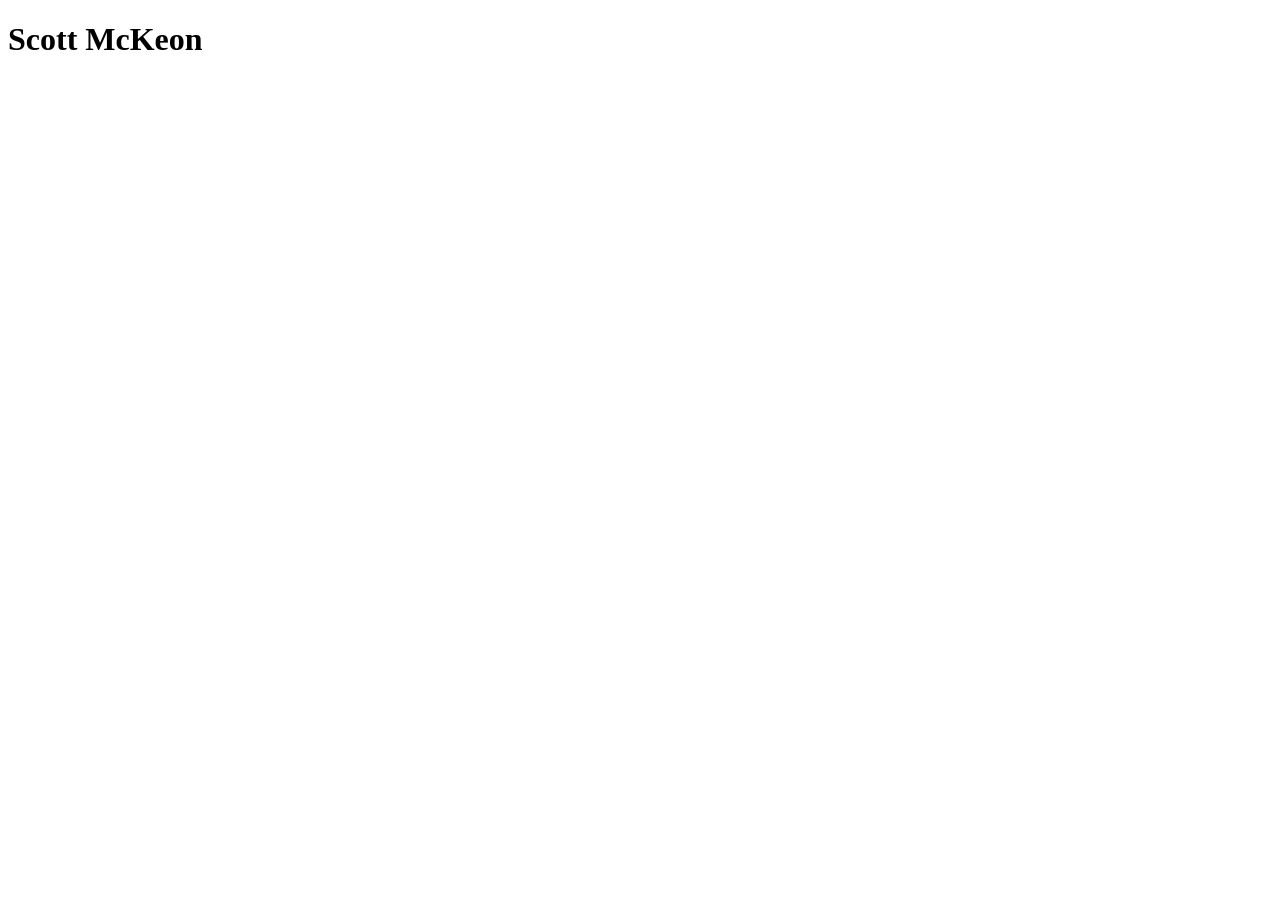
==== index.html @ a8368794 "Initial commit" ====
<!DOCTYPE html>
<html lang="en">
<head>
  <meta charset="UTF-8">
  <meta name="viewport" content="width=device-width, initial-scale=1.0">
  <title>Scott McKeon</title>
</head>
<body>
  <h1>Scott McKeon</h1>
</body>
</html>
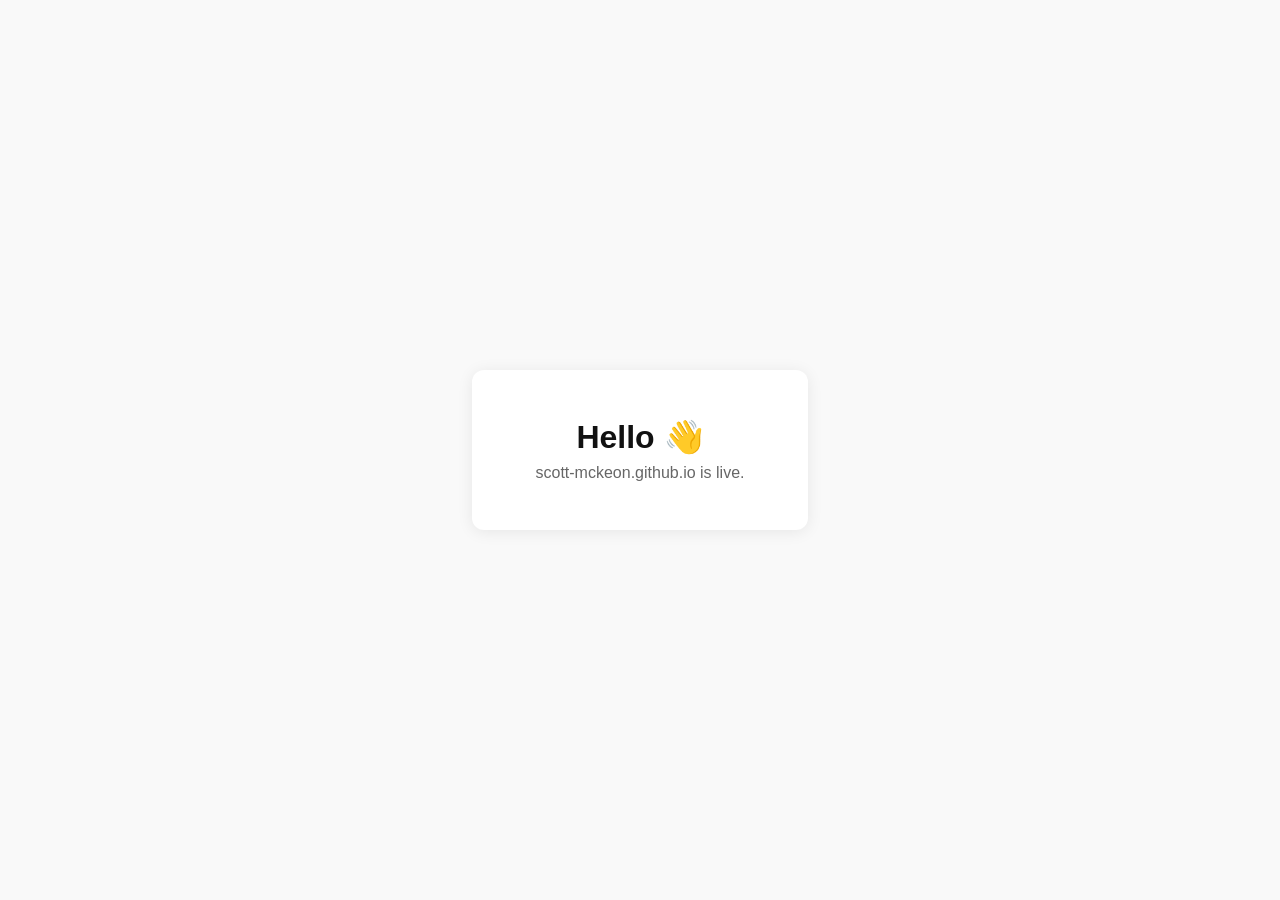
==== commit a476ff10: "Hello page" ====
--- a/index.html
+++ b/index.html
@@ -4,8 +4,32 @@
   <meta charset="UTF-8">
   <meta name="viewport" content="width=device-width, initial-scale=1.0">
   <title>Scott McKeon</title>
+  <style>
+    body {
+      margin: 0;
+      min-height: 100vh;
+      display: flex;
+      align-items: center;
+      justify-content: center;
+      font-family: -apple-system, BlinkMacSystemFont, "Segoe UI", sans-serif;
+      background: #f9f9f9;
+      color: #111;
+    }
+    .card {
+      text-align: center;
+      padding: 3rem 4rem;
+      background: #fff;
+      border-radius: 12px;
+      box-shadow: 0 2px 16px rgba(0,0,0,0.08);
+    }
+    h1 { margin: 0 0 0.5rem; font-size: 2rem; }
+    p  { margin: 0; color: #666; font-size: 1rem; }
+  </style>
 </head>
 <body>
-  <h1>Scott McKeon</h1>
+  <div class="card">
+    <h1>Hello 👋</h1>
+    <p>scott-mckeon.github.io is live.</p>
+  </div>
 </body>
 </html>
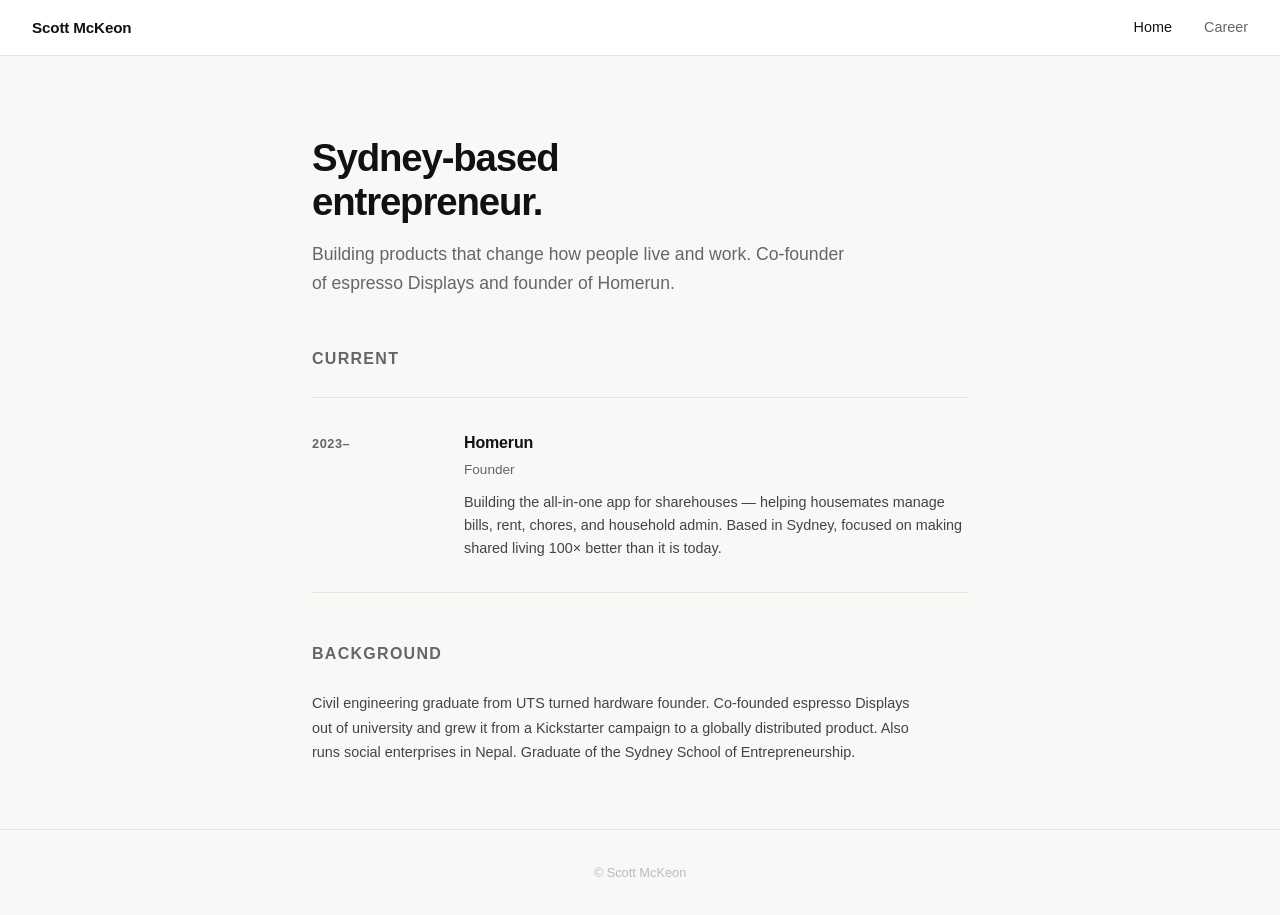
==== commit 571be20d: "Add home and career pages" ====
--- a/index.html
+++ b/index.html
@@ -4,32 +4,47 @@
   <meta charset="UTF-8">
   <meta name="viewport" content="width=device-width, initial-scale=1.0">
   <title>Scott McKeon</title>
-  <style>
-    body {
-      margin: 0;
-      min-height: 100vh;
-      display: flex;
-      align-items: center;
-      justify-content: center;
-      font-family: -apple-system, BlinkMacSystemFont, "Segoe UI", sans-serif;
-      background: #f9f9f9;
-      color: #111;
-    }
-    .card {
-      text-align: center;
-      padding: 3rem 4rem;
-      background: #fff;
-      border-radius: 12px;
-      box-shadow: 0 2px 16px rgba(0,0,0,0.08);
-    }
-    h1 { margin: 0 0 0.5rem; font-size: 2rem; }
-    p  { margin: 0; color: #666; font-size: 1rem; }
-  </style>
+  <link rel="stylesheet" href="style.css">
 </head>
 <body>
-  <div class="card">
-    <h1>Hello 👋</h1>
-    <p>scott-mckeon.github.io is live.</p>
+
+  <nav>
+    <span class="brand">Scott McKeon</span>
+    <ul>
+      <li><a href="index.html" class="active">Home</a></li>
+      <li><a href="career.html">Career</a></li>
+    </ul>
+  </nav>
+
+  <div class="hero">
+    <h1>Sydney-based<br>entrepreneur.</h1>
+    <p>Building products that change how people live and work. Co-founder of espresso Displays and founder of Homerun.</p>
   </div>
+
+  <div class="container" style="padding-top: 0;">
+
+    <h2>Current</h2>
+    <div class="timeline">
+      <div class="entry">
+        <div class="meta">
+          <div class="year">2023–</div>
+        </div>
+        <div class="body">
+          <h3>Homerun</h3>
+          <div class="role">Founder</div>
+          <p>Building the all-in-one app for sharehouses — helping housemates manage bills, rent, chores, and household admin. Based in Sydney, focused on making shared living 100× better than it is today.</p>
+        </div>
+      </div>
+    </div>
+
+    <h2 style="margin-top: 3rem;">Background</h2>
+    <p style="font-size: 0.9rem; color: #444; max-width: 600px; line-height: 1.7;">
+      Civil engineering graduate from UTS turned hardware founder. Co-founded espresso Displays out of university and grew it from a Kickstarter campaign to a globally distributed product. Also runs social enterprises in Nepal. Graduate of the Sydney School of Entrepreneurship.
+    </p>
+
+  </div>
+
+  <footer>© Scott McKeon</footer>
+
 </body>
 </html>
--- a/style.css
+++ b/style.css
@@ -0,0 +1,179 @@
+*, *::before, *::after { box-sizing: border-box; margin: 0; padding: 0; }
+
+:root {
+  --bg: #f8f8f6;
+  --surface: #ffffff;
+  --text: #111111;
+  --muted: #666666;
+  --accent: #1a1a1a;
+  --border: #e4e4e0;
+  --max: 720px;
+}
+
+body {
+  font-family: -apple-system, BlinkMacSystemFont, "Segoe UI", Helvetica, Arial, sans-serif;
+  background: var(--bg);
+  color: var(--text);
+  font-size: 16px;
+  line-height: 1.65;
+}
+
+a { color: inherit; text-decoration: none; }
+
+/* ── Nav ── */
+nav {
+  background: var(--surface);
+  border-bottom: 1px solid var(--border);
+  padding: 0 2rem;
+  display: flex;
+  align-items: center;
+  justify-content: space-between;
+  height: 56px;
+  position: sticky;
+  top: 0;
+  z-index: 10;
+}
+
+nav .brand {
+  font-weight: 600;
+  font-size: 0.95rem;
+  letter-spacing: -0.01em;
+}
+
+nav ul {
+  list-style: none;
+  display: flex;
+  gap: 2rem;
+}
+
+nav ul a {
+  font-size: 0.9rem;
+  color: var(--muted);
+  transition: color 0.15s;
+}
+
+nav ul a:hover,
+nav ul a.active { color: var(--text); }
+
+/* ── Layout ── */
+.container {
+  max-width: var(--max);
+  margin: 0 auto;
+  padding: 4rem 2rem;
+}
+
+/* ── Hero ── */
+.hero {
+  padding: 5rem 2rem 3rem;
+  max-width: var(--max);
+  margin: 0 auto;
+}
+
+.hero h1 {
+  font-size: 2.4rem;
+  font-weight: 700;
+  letter-spacing: -0.03em;
+  line-height: 1.15;
+  margin-bottom: 1rem;
+}
+
+.hero p {
+  font-size: 1.1rem;
+  color: var(--muted);
+  max-width: 540px;
+}
+
+/* ── Section headings ── */
+h2 {
+  font-size: 1rem;
+  font-weight: 600;
+  text-transform: uppercase;
+  letter-spacing: 0.08em;
+  color: var(--muted);
+  margin-bottom: 1.5rem;
+}
+
+/* ── Timeline ── */
+.timeline {
+  display: flex;
+  flex-direction: column;
+  gap: 0;
+}
+
+.entry {
+  display: grid;
+  grid-template-columns: 120px 1fr;
+  gap: 0 2rem;
+  padding: 2rem 0;
+  border-top: 1px solid var(--border);
+}
+
+.entry:last-child { border-bottom: 1px solid var(--border); }
+
+.entry .meta {
+  padding-top: 0.2rem;
+}
+
+.entry .year {
+  font-size: 0.8rem;
+  font-weight: 600;
+  color: var(--muted);
+  letter-spacing: 0.04em;
+  text-transform: uppercase;
+}
+
+.entry .period {
+  font-size: 0.78rem;
+  color: #aaa;
+}
+
+.entry .body h3 {
+  font-size: 1rem;
+  font-weight: 600;
+  margin-bottom: 0.15rem;
+  letter-spacing: -0.01em;
+}
+
+.entry .body .role {
+  font-size: 0.85rem;
+  color: var(--muted);
+  margin-bottom: 0.6rem;
+}
+
+.entry .body p {
+  font-size: 0.9rem;
+  color: #444;
+  line-height: 1.6;
+}
+
+/* ── Education ── */
+.edu-list {
+  display: flex;
+  flex-direction: column;
+  gap: 1.25rem;
+  margin-top: 0.5rem;
+}
+
+.edu-item h3 {
+  font-size: 0.95rem;
+  font-weight: 600;
+}
+
+.edu-item p {
+  font-size: 0.85rem;
+  color: var(--muted);
+}
+
+/* ── Footer ── */
+footer {
+  border-top: 1px solid var(--border);
+  padding: 2rem;
+  text-align: center;
+  font-size: 0.8rem;
+  color: #bbb;
+}
+
+@media (max-width: 520px) {
+  .entry { grid-template-columns: 1fr; gap: 0.25rem; }
+  .hero h1 { font-size: 1.8rem; }
+}
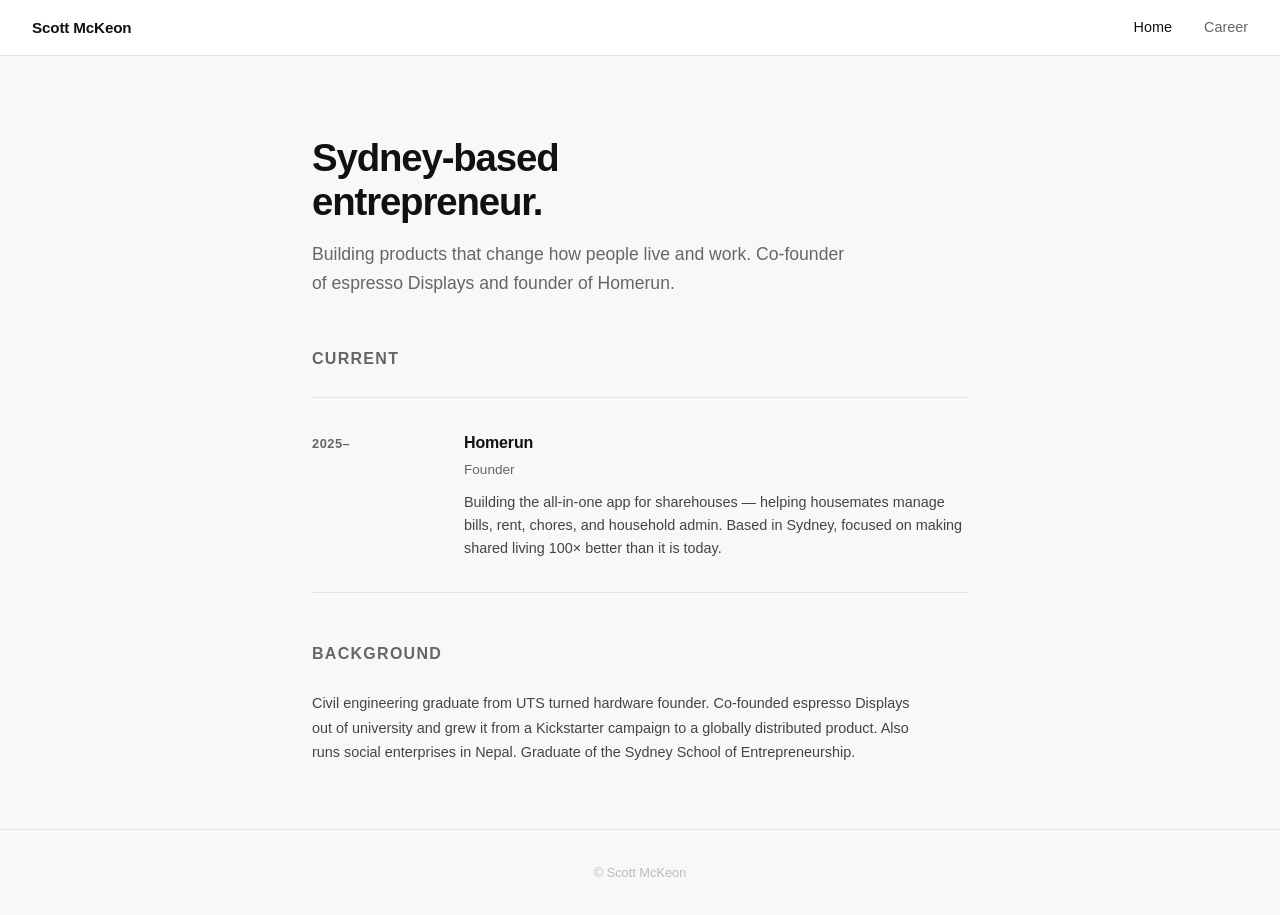
==== commit 0d5454b2: "Update Homerun founding year to 2025" ====
--- a/index.html
+++ b/index.html
@@ -27,7 +27,7 @@
     <div class="timeline">
       <div class="entry">
         <div class="meta">
-          <div class="year">2023–</div>
+          <div class="year">2025–</div>
         </div>
         <div class="body">
           <h3>Homerun</h3>
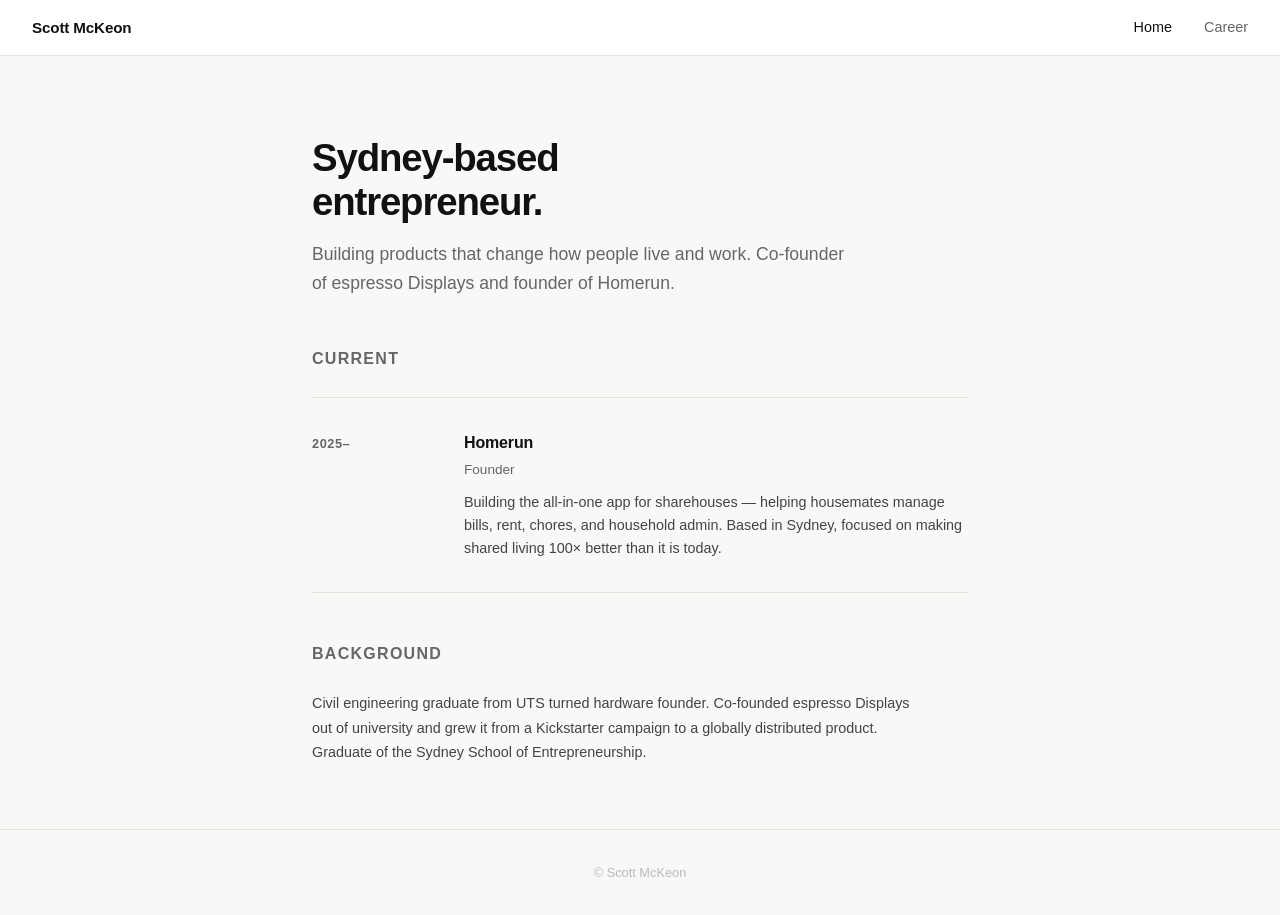
==== commit d1c27fd3: "Remove Nepal social enterprise" ====
--- a/index.html
+++ b/index.html
@@ -39,7 +39,7 @@
 
     <h2 style="margin-top: 3rem;">Background</h2>
     <p style="font-size: 0.9rem; color: #444; max-width: 600px; line-height: 1.7;">
-      Civil engineering graduate from UTS turned hardware founder. Co-founded espresso Displays out of university and grew it from a Kickstarter campaign to a globally distributed product. Also runs social enterprises in Nepal. Graduate of the Sydney School of Entrepreneurship.
+      Civil engineering graduate from UTS turned hardware founder. Co-founded espresso Displays out of university and grew it from a Kickstarter campaign to a globally distributed product. Graduate of the Sydney School of Entrepreneurship.
     </p>
 
   </div>
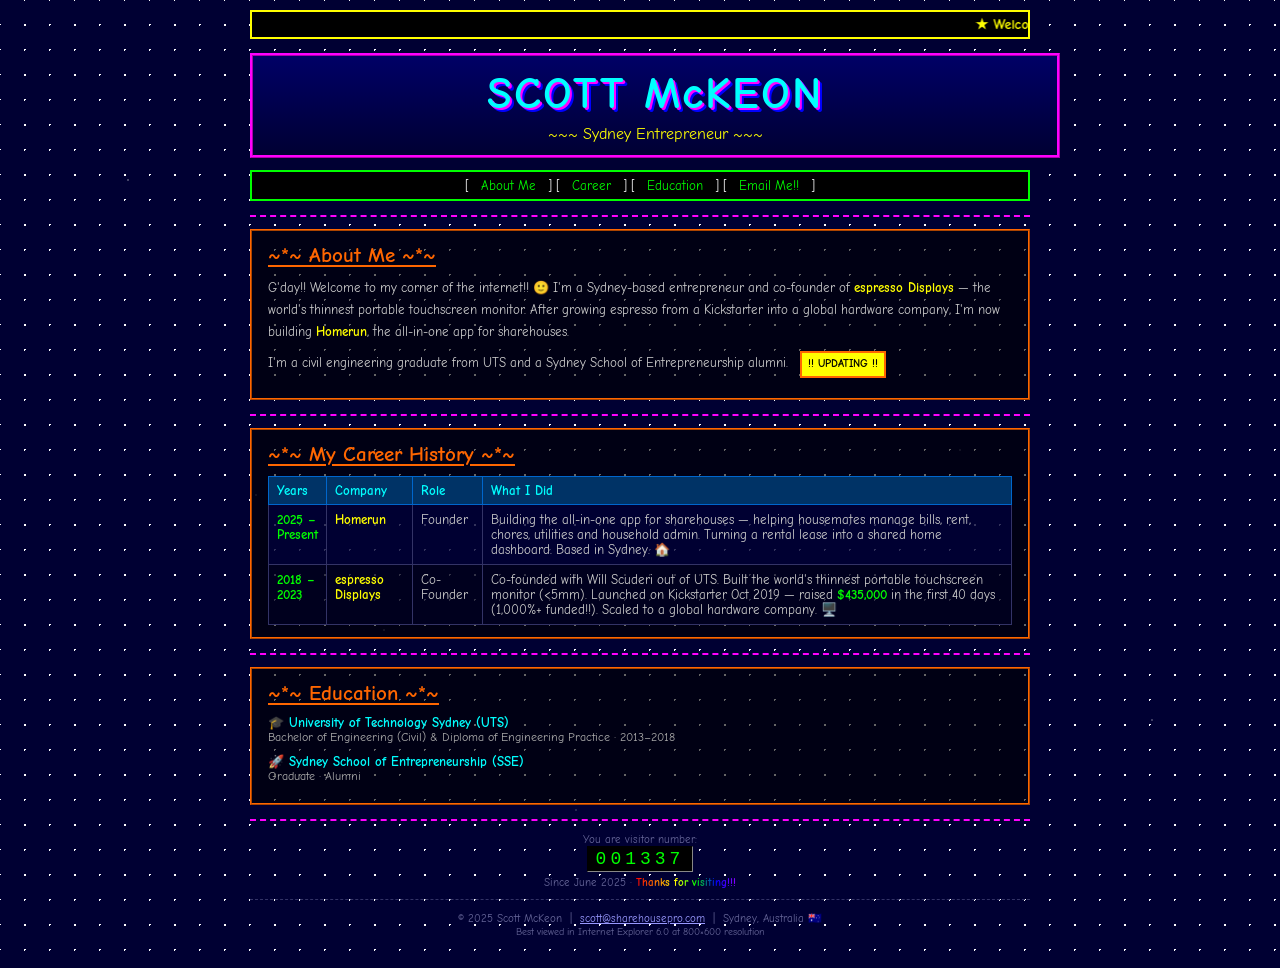
==== commit 8e7ccab8: "Restyle as single-page early 2000s homepage" ====
--- a/index.html
+++ b/index.html
@@ -3,48 +3,336 @@
 <head>
   <meta charset="UTF-8">
   <meta name="viewport" content="width=device-width, initial-scale=1.0">
-  <title>Scott McKeon</title>
-  <link rel="stylesheet" href="style.css">
+  <title>Scott McKeon's Homepage!!! :)</title>
+  <style>
+    @import url('https://fonts.googleapis.com/css2?family=Comic+Neue:wght@400;700&display=swap');
+
+    body {
+      background-color: #000033;
+      background-image:
+        radial-gradient(white 1px, transparent 1px),
+        radial-gradient(white 1px, transparent 1px);
+      background-size: 50px 50px, 25px 25px;
+      background-position: 0 0, 12px 12px;
+      color: #ffffff;
+      font-family: "Comic Sans MS", "Comic Neue", cursive;
+      margin: 0;
+      padding: 0;
+    }
+
+    /* twinkling stars */
+    body::before {
+      content: "";
+      position: fixed;
+      inset: 0;
+      background-image:
+        radial-gradient(ellipse 1px 1px at 10% 20%, rgba(255,255,255,0.9) 0%, transparent 100%),
+        radial-gradient(ellipse 1px 1px at 30% 70%, rgba(255,255,255,0.7) 0%, transparent 100%),
+        radial-gradient(ellipse 1px 1px at 55% 15%, rgba(255,255,255,0.9) 0%, transparent 100%),
+        radial-gradient(ellipse 1px 1px at 75% 50%, rgba(255,255,255,0.6) 0%, transparent 100%),
+        radial-gradient(ellipse 1px 1px at 90% 80%, rgba(255,255,255,0.8) 0%, transparent 100%),
+        radial-gradient(ellipse 1px 1px at 45% 90%, rgba(255,255,255,0.5) 0%, transparent 100%),
+        radial-gradient(ellipse 1px 1px at 65% 35%, rgba(255,255,255,0.7) 0%, transparent 100%),
+        radial-gradient(ellipse 1px 1px at 20% 55%, rgba(255,255,255,0.6) 0%, transparent 100%);
+      animation: twinkle 4s infinite alternate;
+      pointer-events: none;
+      z-index: 0;
+    }
+
+    @keyframes twinkle {
+      0%   { opacity: 0.4; }
+      50%  { opacity: 1; }
+      100% { opacity: 0.6; }
+    }
+
+    .wrapper {
+      position: relative;
+      z-index: 1;
+      max-width: 780px;
+      margin: 0 auto;
+      padding: 10px;
+    }
+
+    marquee {
+      background: #000000;
+      border: 2px solid #ffff00;
+      color: #ffff00;
+      font-size: 14px;
+      font-weight: bold;
+      padding: 4px 0;
+      margin-bottom: 10px;
+    }
+
+    .header-table {
+      width: 100%;
+      border: 3px ridge #ff00ff;
+      background: linear-gradient(180deg, #000066 0%, #000033 100%);
+      padding: 12px;
+      text-align: center;
+      margin-bottom: 12px;
+    }
+
+    .header-table h1 {
+      font-size: 2.8em;
+      margin: 0;
+      color: #00ffff;
+      text-shadow: 2px 2px #ff00ff, 4px 4px #0000ff;
+      letter-spacing: 2px;
+    }
+
+    .header-table .subtitle {
+      color: #ffff00;
+      font-size: 1em;
+      margin-top: 6px;
+      animation: blinker 1.2s step-start infinite;
+    }
+
+    @keyframes blinker {
+      50% { opacity: 0; }
+    }
+
+    .nav-bar {
+      background: #000000;
+      border: 2px solid #00ff00;
+      padding: 6px;
+      text-align: center;
+      margin-bottom: 14px;
+      font-size: 13px;
+    }
+
+    .nav-bar a {
+      color: #00ff00;
+      text-decoration: none;
+      margin: 0 8px;
+    }
+    .nav-bar a:hover { color: #ffff00; text-decoration: underline; }
+
+    hr {
+      border: none;
+      border-top: 2px dashed #ff00ff;
+      margin: 12px 0;
+    }
+
+    .section {
+      border: 2px ridge #ff6600;
+      background-color: rgba(0,0,0,0.6);
+      padding: 12px 16px;
+      margin-bottom: 14px;
+    }
+
+    .section h2 {
+      color: #ff6600;
+      font-size: 1.3em;
+      margin: 0 0 10px 0;
+      text-decoration: underline;
+      text-underline-offset: 3px;
+    }
+
+    .section p {
+      font-size: 13px;
+      line-height: 1.7;
+      color: #cccccc;
+      margin: 0 0 8px 0;
+    }
+
+    /* career table */
+    .career-table {
+      width: 100%;
+      border-collapse: collapse;
+      font-size: 13px;
+    }
+
+    .career-table th {
+      background: #003366;
+      color: #00ffff;
+      border: 1px solid #0066cc;
+      padding: 6px 8px;
+      text-align: left;
+    }
+
+    .career-table td {
+      border: 1px solid #333366;
+      padding: 7px 8px;
+      vertical-align: top;
+      color: #cccccc;
+    }
+
+    .career-table tr:nth-child(odd) td  { background: rgba(0,0,80,0.5); }
+    .career-table tr:nth-child(even) td { background: rgba(0,0,40,0.5); }
+
+    .career-table .co-name {
+      color: #ffff00;
+      font-weight: bold;
+    }
+
+    .career-table .year-cell {
+      color: #00ff00;
+      font-weight: bold;
+      white-space: nowrap;
+    }
+
+    /* education */
+    .edu-item {
+      margin-bottom: 8px;
+    }
+    .edu-item .school { color: #00ffff; font-weight: bold; font-size: 13px; }
+    .edu-item .degree { color: #aaaaaa; font-size: 12px; }
+
+    .visitor-counter {
+      text-align: center;
+      font-size: 11px;
+      color: #666699;
+      margin-top: 6px;
+    }
+
+    .counter-display {
+      display: inline-block;
+      background: #000000;
+      border: 1px inset #333;
+      color: #00ff00;
+      font-family: "Courier New", monospace;
+      font-size: 18px;
+      letter-spacing: 4px;
+      padding: 2px 8px;
+    }
+
+    .under-construction {
+      display: inline-block;
+      background: #ffff00;
+      color: #000000;
+      font-weight: bold;
+      font-size: 11px;
+      padding: 2px 6px;
+      border: 2px solid #ff6600;
+      margin-left: 8px;
+      animation: flash 0.8s step-start infinite;
+    }
+
+    @keyframes flash {
+      50% { background: #ff6600; color: #ffffff; }
+    }
+
+    footer {
+      text-align: center;
+      font-size: 11px;
+      color: #666699;
+      padding: 12px 0 20px;
+      border-top: 1px dashed #333366;
+      margin-top: 10px;
+    }
+
+    footer a { color: #9999ff; }
+
+    .rainbow {
+      background: linear-gradient(90deg, #ff0000, #ff7700, #ffff00, #00ff00, #0000ff, #8b00ff);
+      -webkit-background-clip: text;
+      -webkit-text-fill-color: transparent;
+      background-clip: text;
+      font-weight: bold;
+    }
+
+    .email-link { color: #ff99ff; }
+    .email-link:hover { color: #ffffff; }
+
+    @media (max-width: 520px) {
+      .header-table h1 { font-size: 1.8em; }
+      .career-table { font-size: 11px; }
+    }
+  </style>
 </head>
 <body>
-
-  <nav>
-    <span class="brand">Scott McKeon</span>
-    <ul>
-      <li><a href="index.html" class="active">Home</a></li>
-      <li><a href="career.html">Career</a></li>
-    </ul>
-  </nav>
-
-  <div class="hero">
-    <h1>Sydney-based<br>entrepreneur.</h1>
-    <p>Building products that change how people live and work. Co-founder of espresso Displays and founder of Homerun.</p>
-  </div>
-
-  <div class="container" style="padding-top: 0;">
-
-    <h2>Current</h2>
-    <div class="timeline">
-      <div class="entry">
-        <div class="meta">
-          <div class="year">2025–</div>
-        </div>
-        <div class="body">
-          <h3>Homerun</h3>
-          <div class="role">Founder</div>
-          <p>Building the all-in-one app for sharehouses — helping housemates manage bills, rent, chores, and household admin. Based in Sydney, focused on making shared living 100× better than it is today.</p>
-        </div>
-      </div>
+<div class="wrapper">
+
+  <marquee behavior="scroll" direction="left" scrollamount="4">
+    ★ Welcome to Scott McKeon's Homepage!!! ★ &nbsp;&nbsp; Sydney-based Entrepreneur &nbsp;&nbsp; ★ Co-Founder @ espresso Displays ★ &nbsp;&nbsp; Founder @ Homerun &nbsp;&nbsp; ★ Best viewed at 800x600 ★
+  </marquee>
+
+  <div class="header-table">
+    <h1>SCOTT McKEON</h1>
+    <div class="subtitle">~~~ Sydney Entrepreneur ~~~</div>
+  </div>
+
+  <div class="nav-bar">
+    [ <a href="#about">About Me</a> ]
+    [ <a href="#career">Career</a> ]
+    [ <a href="#education">Education</a> ]
+    [ <a href="mailto:scott@sharehousepro.com" class="email-link">Email Me!!</a> ]
+  </div>
+
+  <hr>
+
+  <!-- ABOUT -->
+  <div class="section" id="about">
+    <h2>~*~ About Me ~*~</h2>
+    <p>
+      G'day!! Welcome to my corner of the internet!! 🙂 I'm a Sydney-based entrepreneur and co-founder of <strong style="color:#ffff00">espresso Displays</strong> — the world's thinnest portable touchscreen monitor. After growing espresso from a Kickstarter into a global hardware company, I'm now building <strong style="color:#ffff00">Homerun</strong>, the all-in-one app for sharehouses.
+    </p>
+    <p>
+      I'm a civil engineering graduate from UTS and a Sydney School of Entrepreneurship alumni. <span class="under-construction">!! UPDATING !!</span>
+    </p>
+  </div>
+
+  <hr>
+
+  <!-- CAREER -->
+  <div class="section" id="career">
+    <h2>~*~ My Career History ~*~</h2>
+    <table class="career-table">
+      <thead>
+        <tr>
+          <th>Years</th>
+          <th>Company</th>
+          <th>Role</th>
+          <th>What I Did</th>
+        </tr>
+      </thead>
+      <tbody>
+        <tr>
+          <td class="year-cell">2025 –<br>Present</td>
+          <td class="co-name">Homerun</td>
+          <td>Founder</td>
+          <td>Building the all-in-one app for sharehouses — helping housemates manage bills, rent, chores, utilities and household admin. Turning a rental lease into a shared home dashboard. Based in Sydney. 🏠</td>
+        </tr>
+        <tr>
+          <td class="year-cell">2018 –<br>2023</td>
+          <td class="co-name">espresso Displays</td>
+          <td>Co-Founder</td>
+          <td>Co-founded with Will Scuderi out of UTS. Built the world's thinnest portable touchscreen monitor (&lt;5mm). Launched on Kickstarter Oct 2019 — raised <strong style="color:#00ff00">$435,000</strong> in the first 40 days (1,000%+ funded!!). Scaled to a global hardware company. 🖥️</td>
+        </tr>
+      </tbody>
+    </table>
+  </div>
+
+  <hr>
+
+  <!-- EDUCATION -->
+  <div class="section" id="education">
+    <h2>~*~ Education ~*~</h2>
+    <div class="edu-item">
+      <div class="school">🎓 University of Technology Sydney (UTS)</div>
+      <div class="degree">Bachelor of Engineering (Civil) &amp; Diploma of Engineering Practice · 2013–2018</div>
     </div>
-
-    <h2 style="margin-top: 3rem;">Background</h2>
-    <p style="font-size: 0.9rem; color: #444; max-width: 600px; line-height: 1.7;">
-      Civil engineering graduate from UTS turned hardware founder. Co-founded espresso Displays out of university and grew it from a Kickstarter campaign to a globally distributed product. Graduate of the Sydney School of Entrepreneurship.
-    </p>
-
-  </div>
-
-  <footer>© Scott McKeon</footer>
-
+    <div class="edu-item" style="margin-top:10px">
+      <div class="school">🚀 Sydney School of Entrepreneurship (SSE)</div>
+      <div class="degree">Graduate · Alumni</div>
+    </div>
+  </div>
+
+  <hr>
+
+  <div class="visitor-counter">
+    <div>You are visitor number:</div>
+    <div class="counter-display">001337</div>
+    <div style="margin-top:4px">Since June 2025 · <span class="rainbow">Thanks for visiting!!!</span></div>
+  </div>
+
+  <footer>
+    &copy; 2025 Scott McKeon &nbsp;|&nbsp;
+    <a href="mailto:scott@sharehousepro.com">scott@sharehousepro.com</a>
+    &nbsp;|&nbsp; Sydney, Australia 🇦🇺<br>
+    <span style="font-size:10px">Best viewed in Internet Explorer 6.0 at 800×600 resolution</span>
+  </footer>
+
+</div>
 </body>
 </html>
